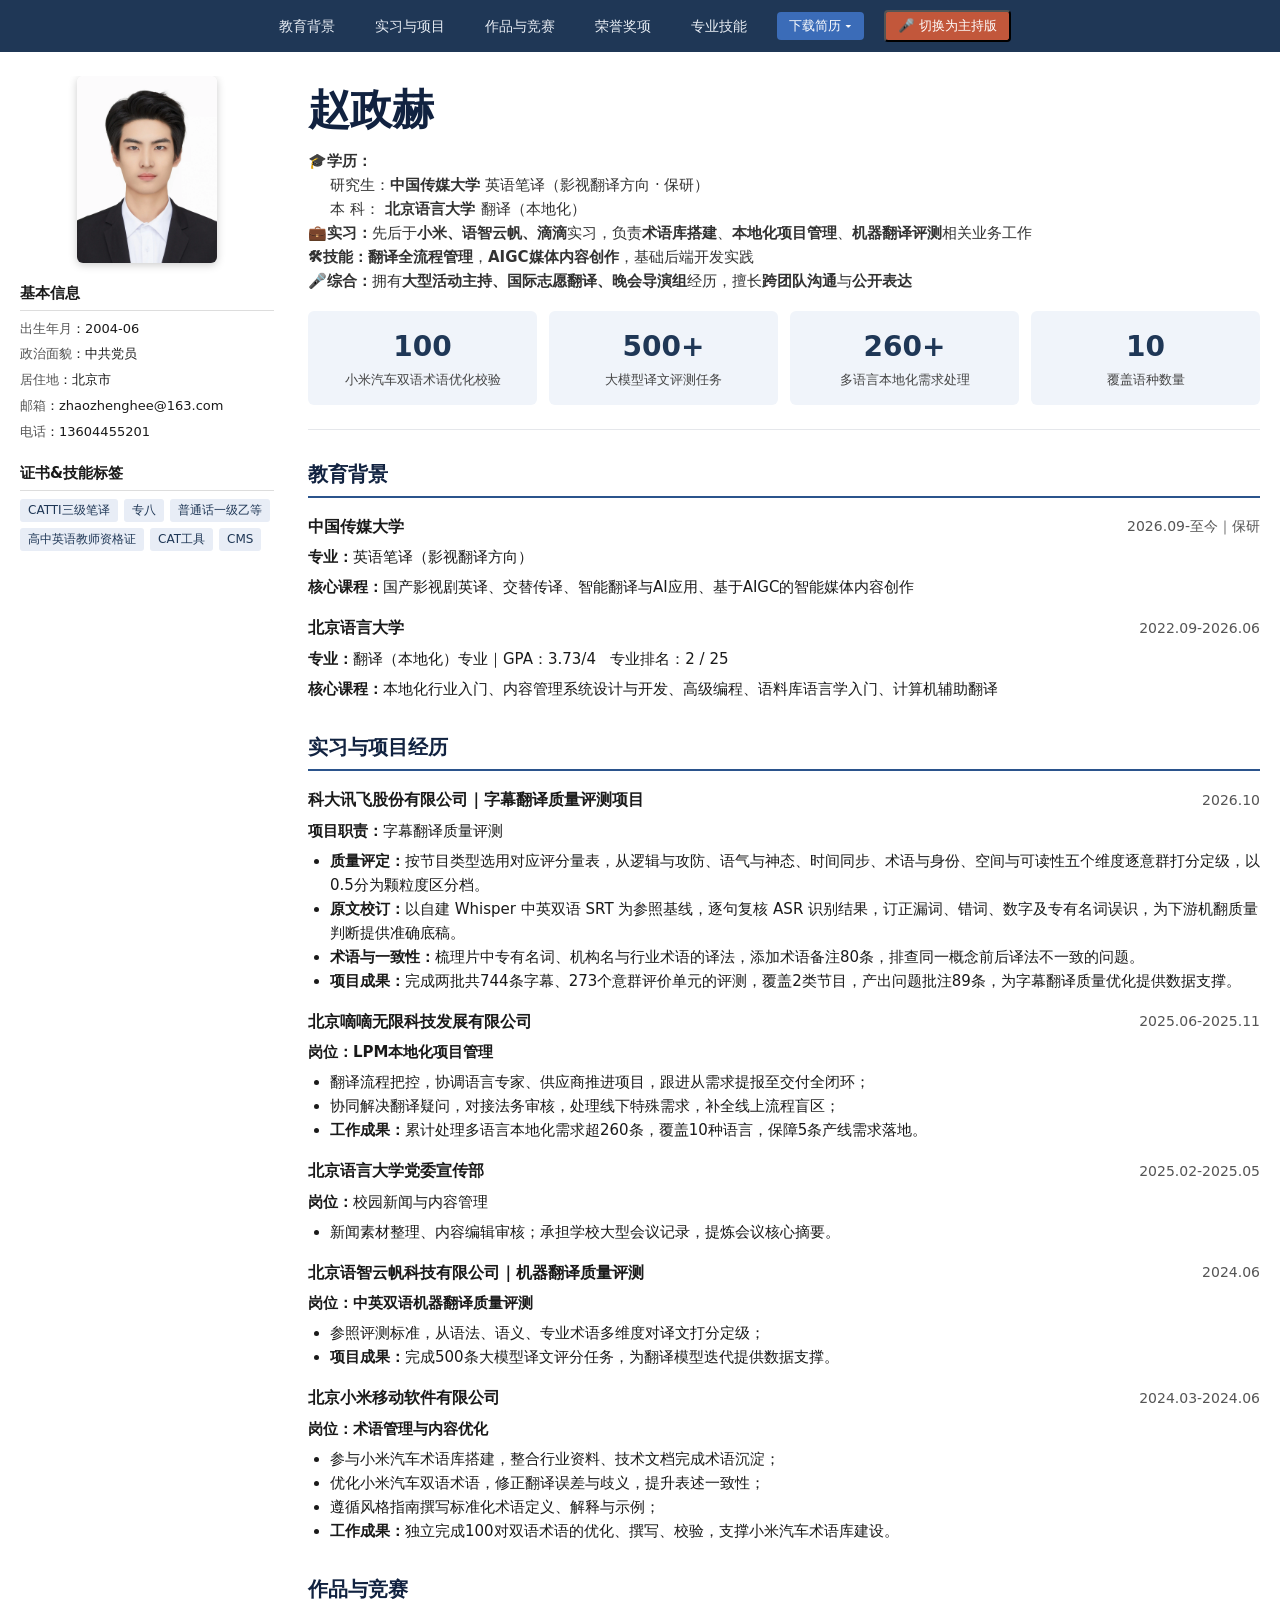
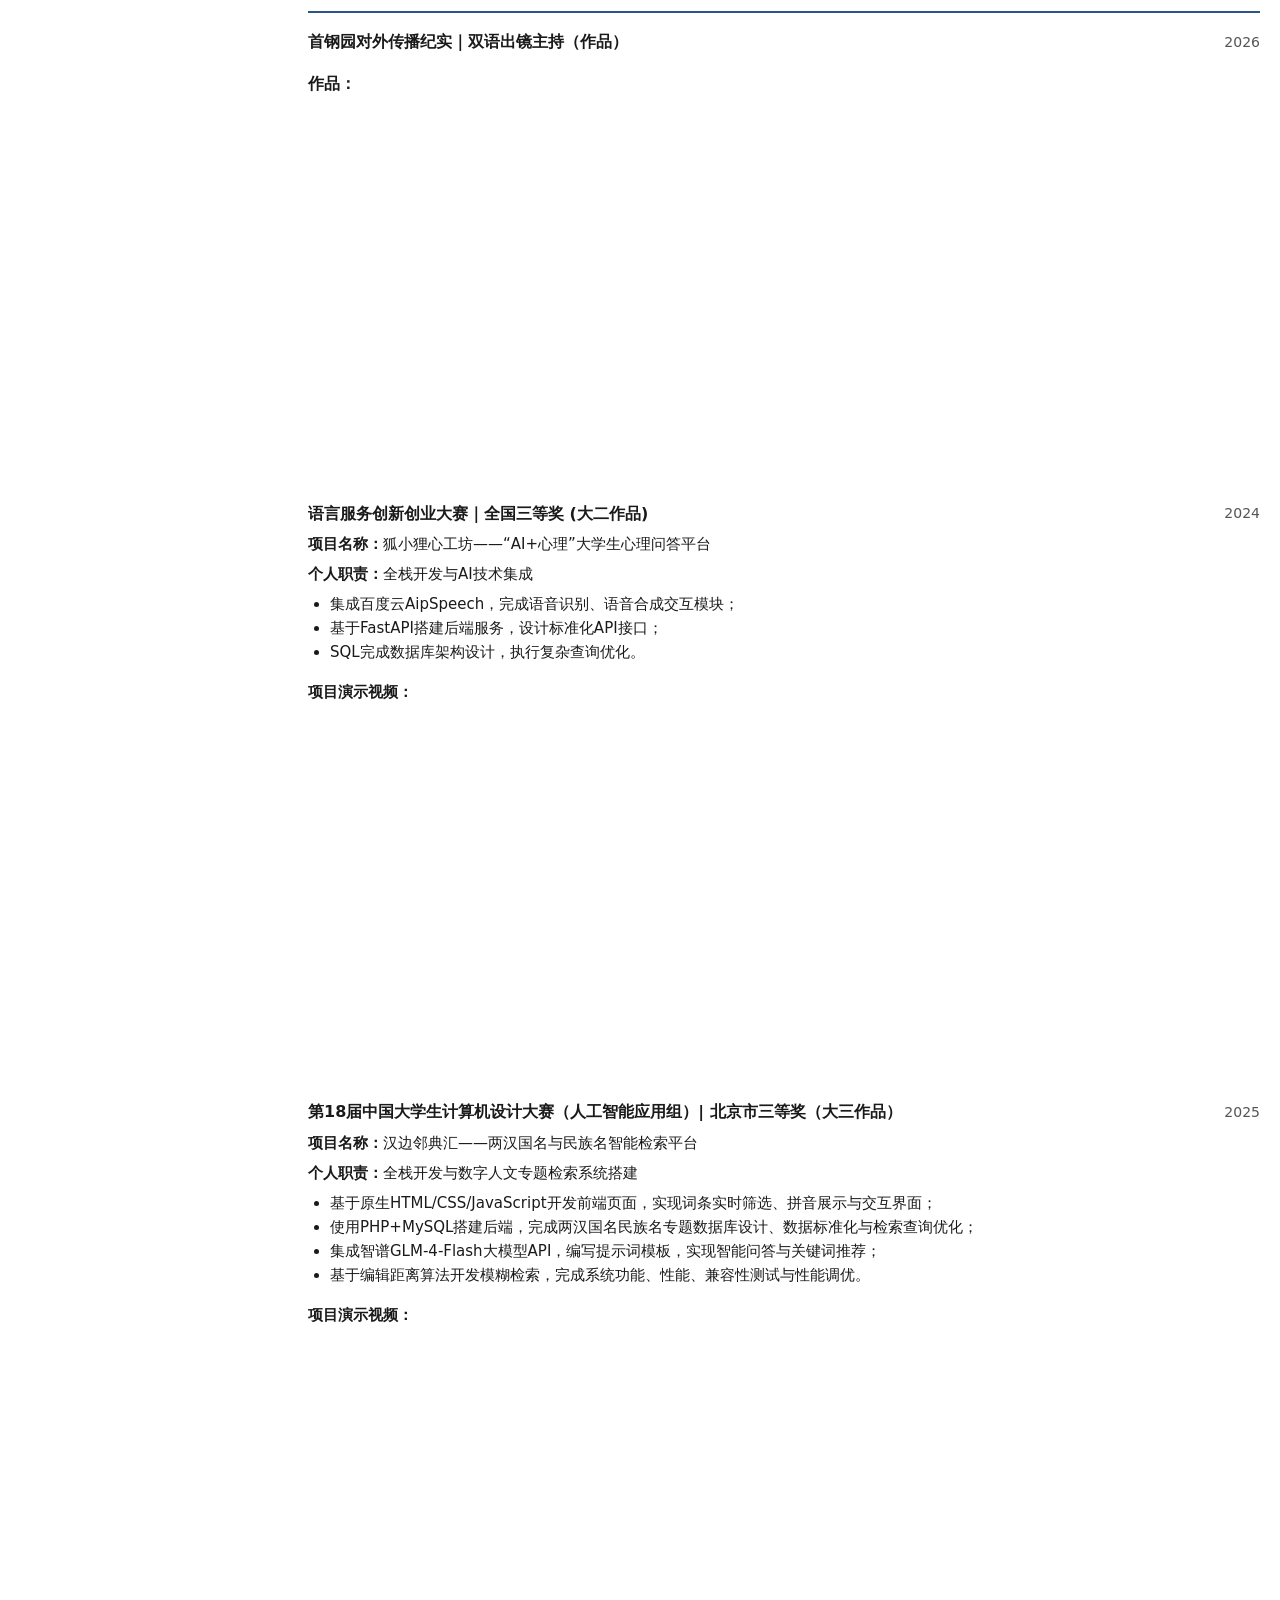
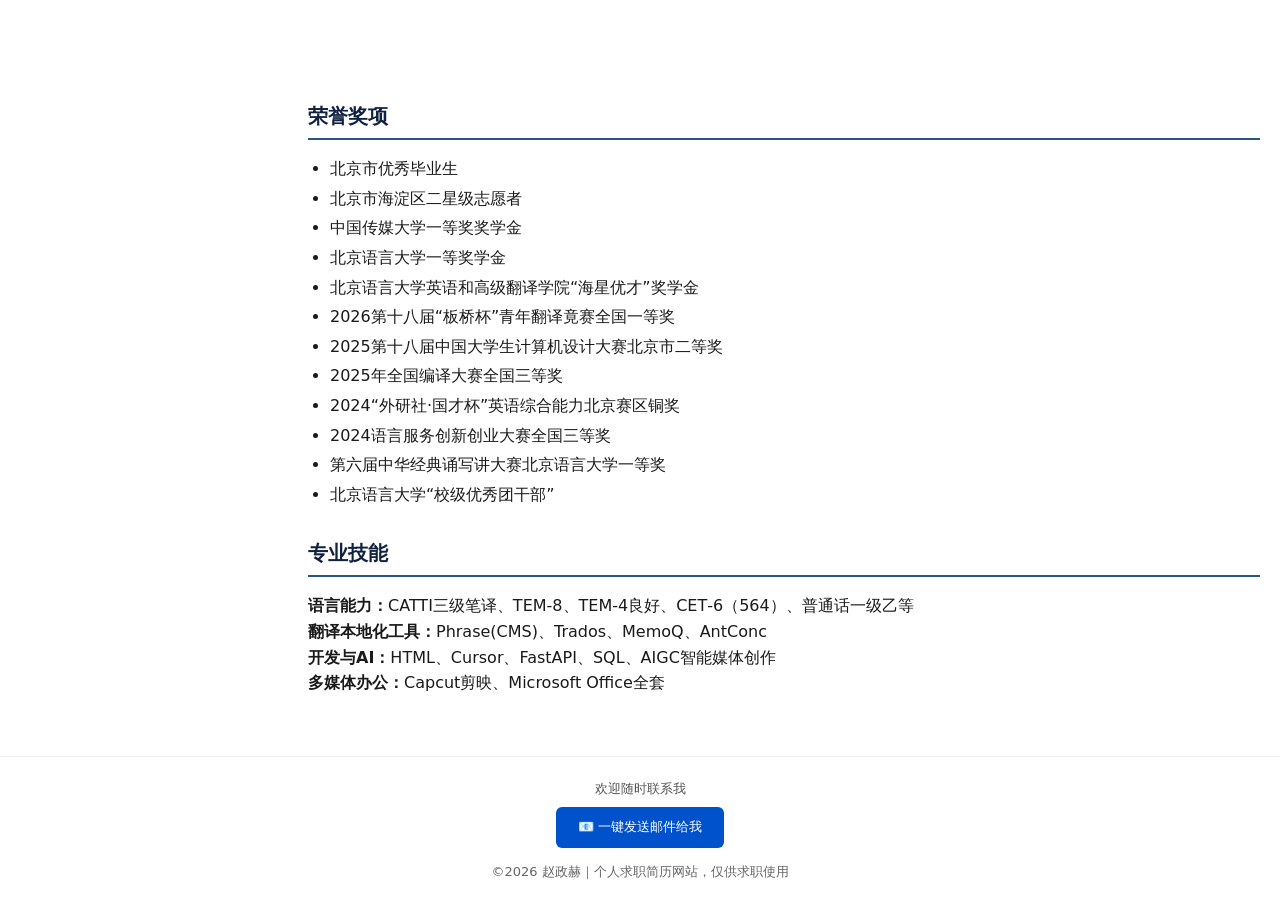
==== host.html @ 9ae6e3f7 "Add files via upload" ====
<!DOCTYPE html>
<html lang="zh-CN">
<head>
    <meta charset="UTF-8">
    <meta name="viewport" content="width=device-width, initial-scale=1.0">
    <title>赵政赫 · 主持版</title>
    <meta http-equiv="refresh" content="0; url=./?mode=host">
    <script>
        // 取当前文件所在目录，跳到主页并带上 ?mode=host
        (function () {
            var base = location.pathname.substring(0, location.pathname.lastIndexOf('/') + 1);
            location.replace(base + '?mode=host');
        })();
    </script>
</head>
<body style="font-family:sans-serif;text-align:center;padding-top:40px;color:#1f3756;">
    正在进入主持版页面…
    <p style="font-size:13px;color:#888;">如未自动跳转，<a href="./?mode=host">点这里</a></p>
</body>
</html>
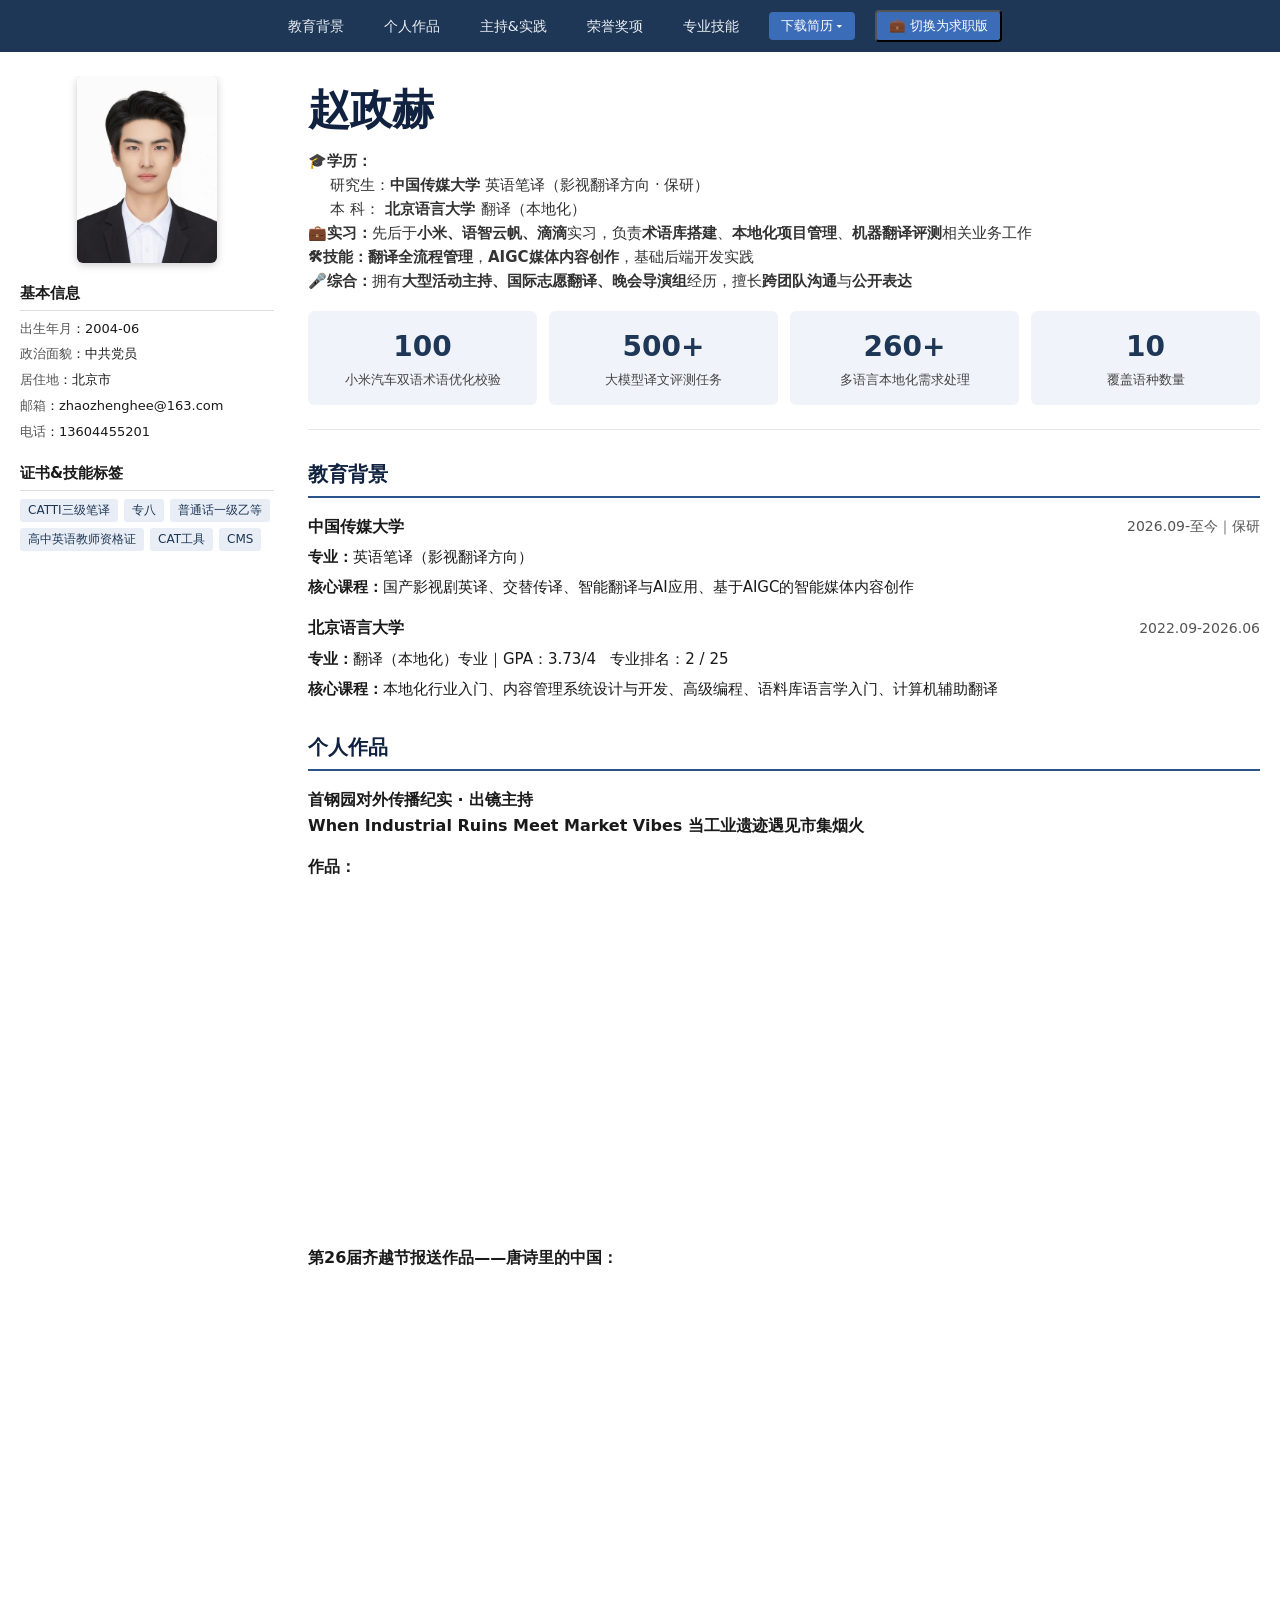
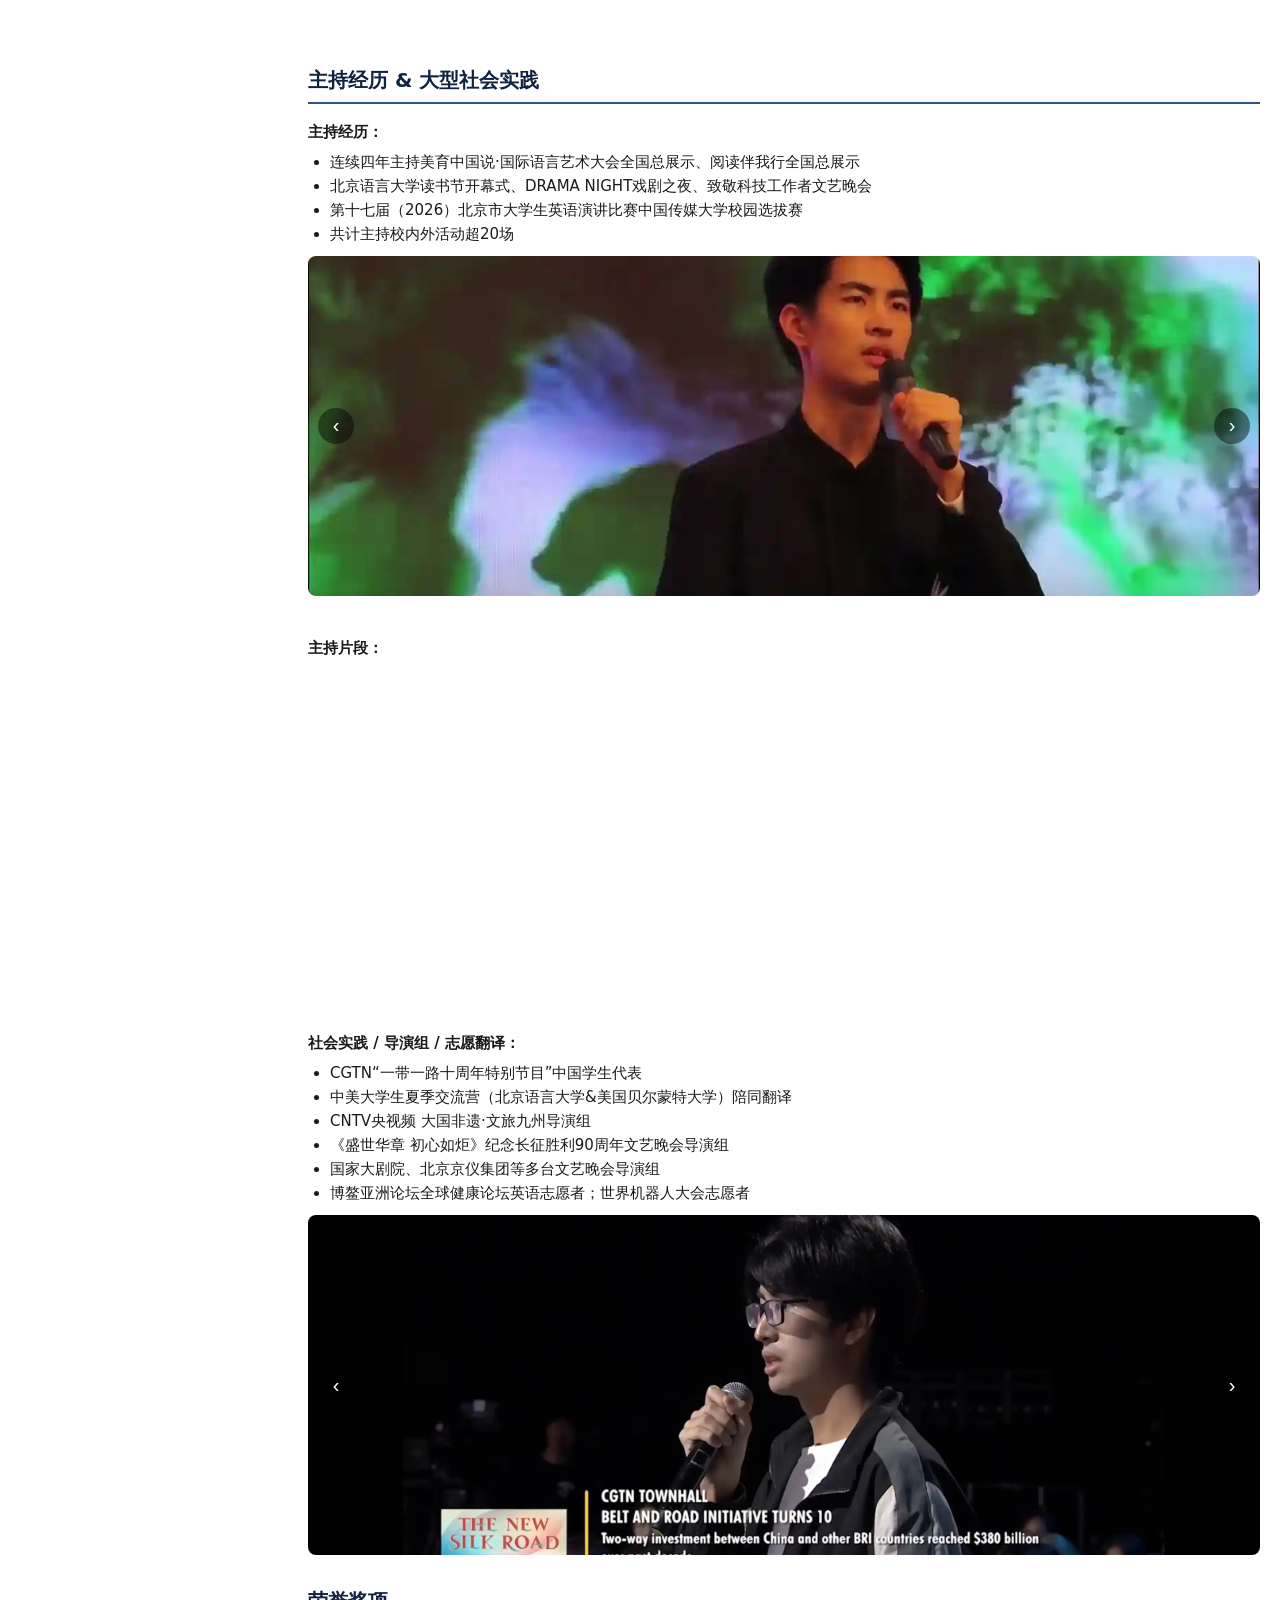
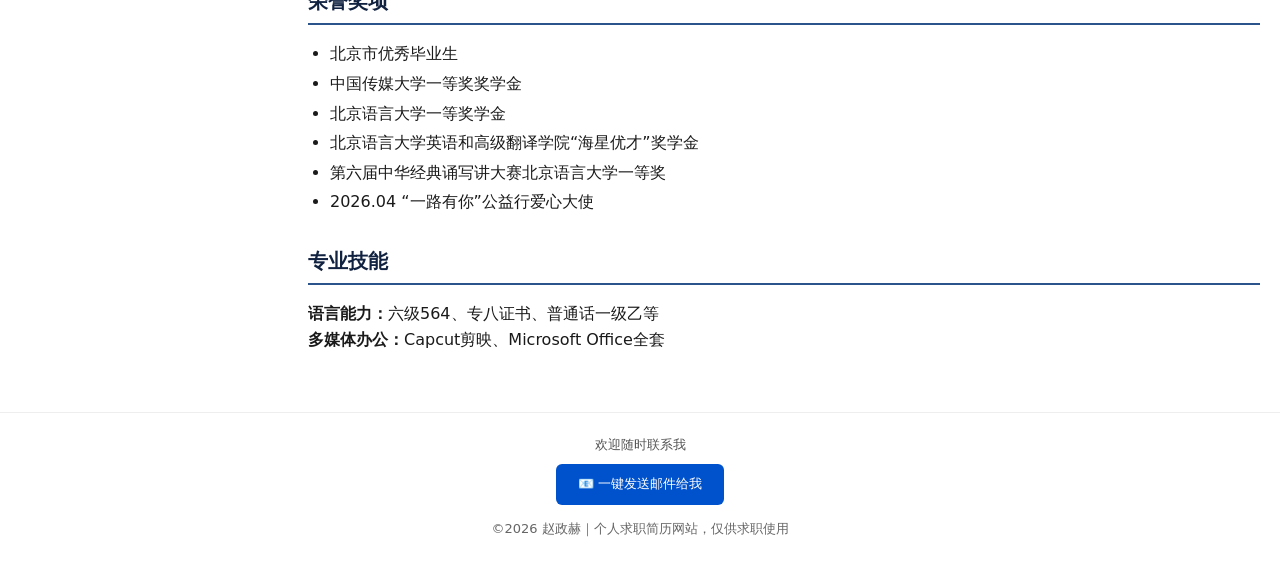
==== commit 8b153dd1: "host.html" ====
--- a/host.html
+++ b/host.html
@@ -1,20 +1,21 @@
 <!DOCTYPE html>
 <html lang="zh-CN">
 <head>
-    <meta charset="UTF-8">
-    <meta name="viewport" content="width=device-width, initial-scale=1.0">
-    <title>赵政赫 · 主持版</title>
-    <meta http-equiv="refresh" content="0; url=./?mode=host">
-    <script>
-        // 取当前文件所在目录，跳到主页并带上 ?mode=host
-        (function () {
-            var base = location.pathname.substring(0, location.pathname.lastIndexOf('/') + 1);
-            location.replace(base + '?mode=host');
-        })();
-    </script>
+<meta charset="UTF-8">
+<meta name="viewport" content="width=device-width, initial-scale=1.0">
+<title>赵政赫 · 主持版</title>
+<script>
+  // 先在浏览器里记住"我要主持版"，再跳转到主页；
+  // 这样即使短链吞掉了网址参数，主页也能从本地记忆读到模式。
+  try { localStorage.setItem('siteMode', 'host'); } catch(e) {}
+  window.location.replace('./index.html#host');
+</script>
+<noscript>
+  <meta http-equiv="refresh" content="0; url=./index.html?mode=host">
+</noscript>
 </head>
 <body style="font-family:sans-serif;text-align:center;padding-top:40px;color:#1f3756;">
-    正在进入主持版页面…
-    <p style="font-size:13px;color:#888;">如未自动跳转，<a href="./?mode=host">点这里</a></p>
+  正在进入主持版页面…
+  <p style="font-size:13px;color:#888;">如未自动跳转，请 <a href="./index.html#host">点这里</a></p>
 </body>
 </html>
